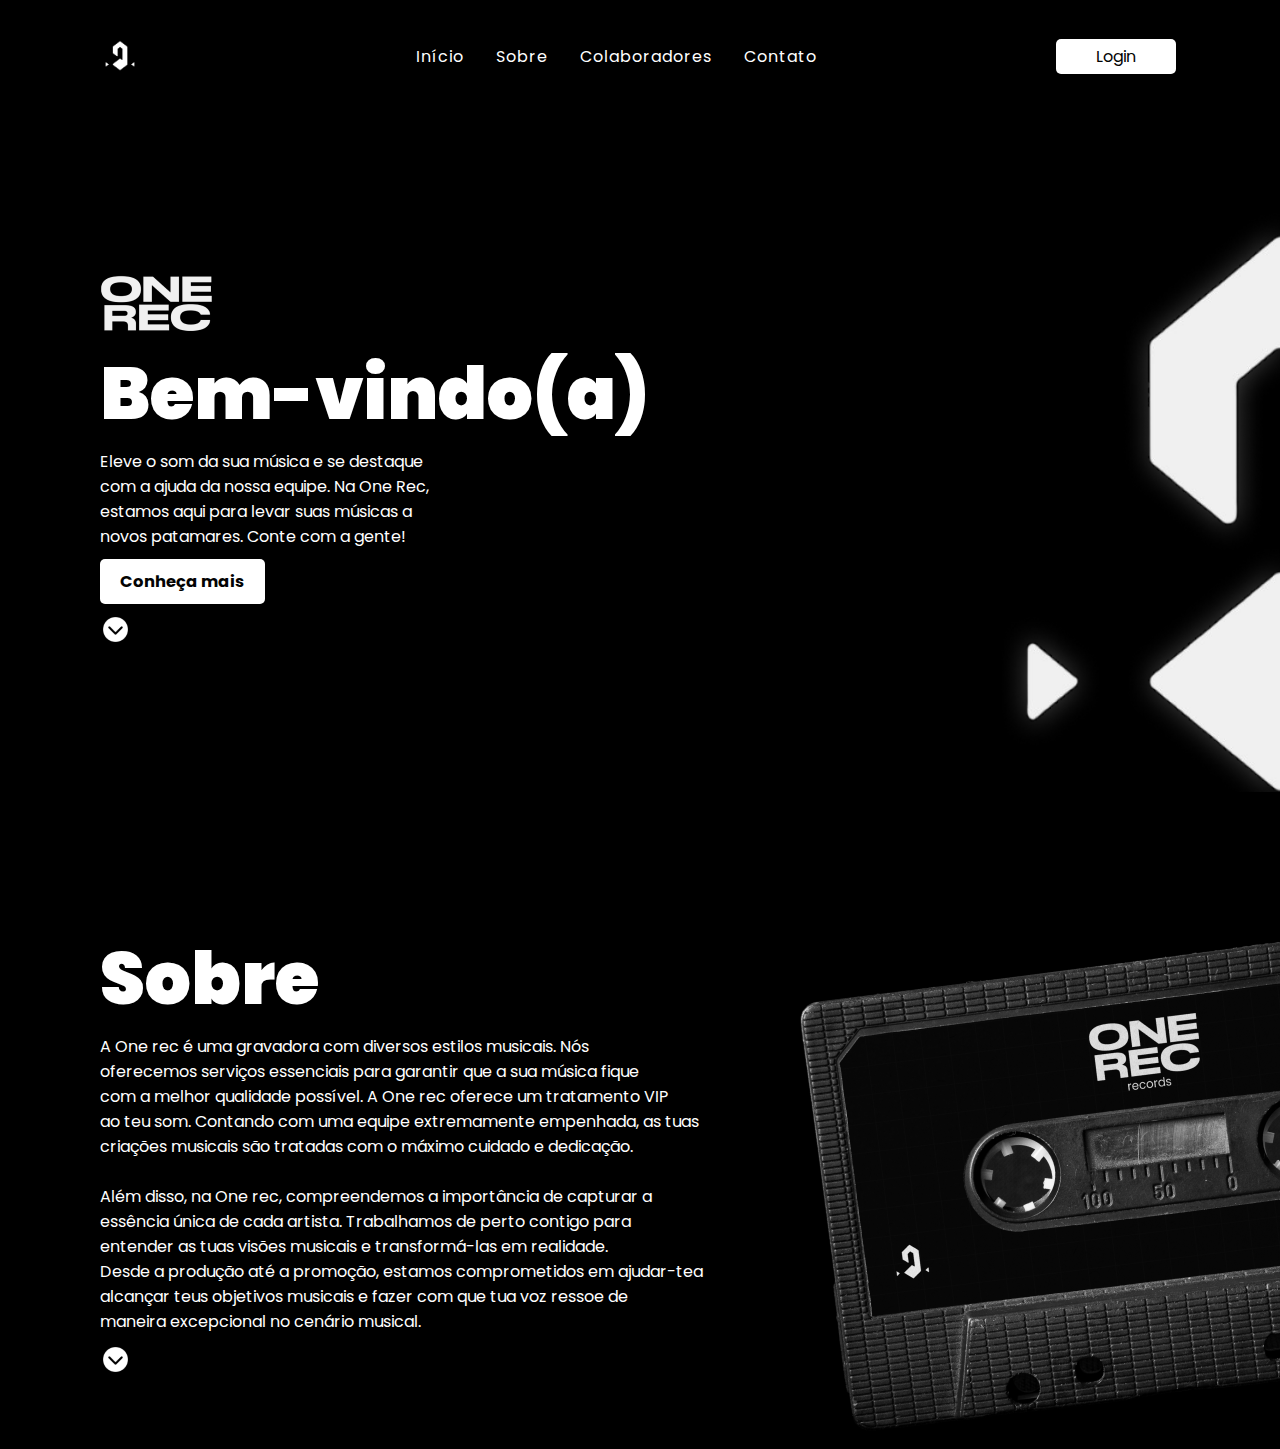
==== html/home.html @ 64d990ad "Segunda Backup" ====
<!DOCTYPE html>
<html lang="en">
  <head>
    <meta charset="UTF-8" />
    <meta name="viewport" content="width=device-width, initial-scale=1.0" />
    <title>Document</title>
    <link rel="stylesheet" href="../css/home.css" />
  </head>
  <body>
    <!-- MENU -->
    <header>
      <nav>
        <img class="logo" src="../img/LOGO ONE BRANCO.webp" alt="" />
        <div class="mobile-menu">
          <div class="line1"></div>
          <div class="line2"></div>
          <div class="line3"></div>
        </div>
        <ul class="nav-list">
          <li class="link-site"><a href="#">Início</a></li>
          <li class="link-site"><a href="#">Sobre</a></li>
          <li class="link-site"><a href="#">Colaboradores</a></li>
          <li class="link-site"><a href="#">Contato</a></li>
          <div class="button-menu"><a href="../html/login.html">Login</a></div>
        </ul>
        <div class="button-desktop"><a href="../html/login.html">Login</a></div>
      </nav>
    </header>
    <!-- Fim Menu -->
    <section id="home">
      <div id="texts">
        <div class="text-inicio">
          <img class="logoone" src="../img/logo2.png" alt="" />
          <h1>Bem-vindo(a)</h1>
          <p>
            Eleve o som da sua música e se destaque <br />
            com a ajuda da nossa equipe. Na One Rec, <br />
            estamos aqui para levar suas músicas a <br />
            novos patamares. Conte com a gente!
          </p>
          <div class="conheca">
            <a href=""><h3>Conheça mais</h3></a>
          </div>
          <a href="#sobre"
            ><img class="downbutton" src="../img/Down Button.png" alt=""
          /></a>
        </div>
        <img
          class="logocortada"
          src="../img/logocortada.png"
          align="right"
          alt=""
        />
      </div>
    </section>

    <!-- Sobre -->
    <section id="sobre">
      <div id="texts">
        <div class="text-sobre">
          <h1>Sobre</h1>
          <p>
            A One rec é uma gravadora com diversos estilos musicais. Nós <br>
            oferecemos serviços essenciais para garantir que a sua música fique <br>
            com a melhor qualidade possível. A One rec oferece um tratamento VIP <br>
            ao teu som. Contando com uma equipe extremamente empenhada, as tuas <br>
            criações musicais são tratadas com o máximo cuidado e dedicação. <br><br>
            Além disso, na One rec, compreendemos a importância de capturar a <br>
            essência única de cada artista. Trabalhamos de perto contigo para <br>
            entender as tuas visões musicais e transformá-las em realidade. <br>
            Desde a produção até a promoção, estamos comprometidos em ajudar-tea <br>
            alcançar teus objetivos musicais e fazer com que tua voz ressoe de <br>
            maneira excepcional no cenário musical.
          </p>
          <a href="#"
            ><img class="downbutton" src="../img/Down Button.png" alt=""
          /></a>
        </div>
        <img
          class="cassetecortada"
          src="../img/caasete copiar 1.png"
          align="right"
          alt=""
        />
      </div>
    </section>
    <script src="../js/mobile-navbar.js"></script>
  </body>
</html>
---- css/home.css ----
@import url("https://fonts.googleapis.com/css2?family=Poppins&display=swap");
@import url('https://fonts.googleapis.com/css2?family=Poppins:wght@900&display=swap');

* {
    font-family: 'Poppins', sans-serif;
    margin: 0 ;
}

body {
    background-color: black;
}

.nav-list .link-site a {
    color: #fff;
    text-decoration: none;
    transition: 0.3s;
    -webkit-transition: 0.3s;
    -moz-transition: 0.3s;
    -ms-transition: 0.3s;
    -o-transition: 0.3s;
}


a:hover {
    opacity: 0.7;
}

.logo {
    height: 2em;
}

nav {
    position: relative;
    padding-top: 20px;
    display: flex;
    justify-content: space-around;
    align-items: center;
    font-family: system-ui, -apple-system, Helvetica, Arial, sans-serif;
    height: 8vh;
    background-color: rgba(0, 0, 0, 0);
}


.nav-list {
    list-style: none;
    display: flex;
}

.nav-list .link-site {
    letter-spacing: 1px;
    margin-left: 32px;
}


.mobile-menu {
    display: none;
    cursor: pointer;
}

.mobile-menu div {
    width: 32px;
    height: 2px;
    background: #fff;
    margin: 8px;
    transition: 0.3s;
}

@media (min-width: 999px) {
    .button-menu {
        display: none;
    }
}

@media (max-width: 999px) {


    body {
        overflow-x: hidden;
    }

    .button-desktop {
        display: none;
    }



    .nav-list {
        position: absolute;
        top: 8vh;
        right: 0;
        width: 50vw;
        height: 92vh;
        background: #000000;
        flex-direction: column;
        align-items: center;
        justify-content: space-around;
        transform: translateX(100%);
        transition: transform 0.3s ease-in;
        -webkit-transform: translateX(100%);
        -moz-transform: translateX(100%);
        -ms-transform: translateX(100%);
        -o-transform: translateX(100%);
        -webkit-transition: transform 0.3s ease-in;
        -moz-transition: transform 0.3s ease-in;
        -ms-transition: transform 0.3s ease-in;
        -o-transition: transform 0.3s ease-in;
    }

    .nav-list li {
        margin-left: 0;
        opacity: 0;
    }

    .mobile-menu {
        display: block;
    }
}

.nav-list.active {
    transform: translateX(0);
    -webkit-transform: translateX(0);
    -moz-transform: translateX(0);
    -ms-transform: translateX(0);
    -o-transform: translateX(0);
}

@keyframes navLinkFade {
    from {
        opacity: 0;
        transform: translateX(50px);
        -webkit-transform: translateX(50px);
        -moz-transform: translateX(50px);
        -ms-transform: translateX(50px);
        -o-transform: translateX(50px);
    }

    to {
        opacity: 1;
        transform: translateX(0);
        -webkit-transform: translateX(0);
        -moz-transform: translateX(0);
        -ms-transform: translateX(0);
        -o-transform: translateX(0);
    }
}

.mobile-menu.active .line1 {
    transform: rotate(-45deg) translate(-8px, 8px);
    -webkit-transform: rotate(-45deg) translate(-8px, 8px);
    -moz-transform: rotate(-45deg) translate(-8px, 8px);
    -ms-transform: rotate(-45deg) translate(-8px, 8px);
    -o-transform: rotate(-45deg) translate(-8px, 8px);
}

.mobile-menu.active .line2 {
    opacity: 0;
}

.mobile-menu.active .line3 {
    transform: rotate(45deg) translate(-5px, -7px);
    -webkit-transform: rotate(45deg) translate(-5px, -7px);
    -moz-transform: rotate(45deg) translate(-5px, -7px);
    -ms-transform: rotate(45deg) translate(-5px, -7px);
    -o-transform: rotate(45deg) translate(-5px, -7px);
}

p {
    color: #fff;
}

.button-desktop a {
    color: rgb(3, 3, 3);
    margin-left: 30px;
    padding-top: 5px;
    padding-bottom: 5px;
    padding-left: 40px;
    padding-right: 40px;
    text-align: center;
    text-decoration: none;
    display: inline-block;
    font-size: 16px;
    background-color: white;
    border-radius: 5px;
    -webkit-border-radius: 5px;
    -moz-border-radius: 5px;
    -ms-border-radius: 5px;
    -o-border-radius: 5px;
}


.button-menu a {
    color: rgb(3, 3, 3);
    margin-left: 30px;
    padding-top: 5px;
    padding-bottom: 5px;
    padding-left: 40px;
    padding-right: 40px;
    text-align: center;
    text-decoration: none;
    display: inline-block;
    font-size: 16px;
    background-color: white;
    border-radius: 5px;
    -webkit-border-radius: 5px;
    -moz-border-radius: 5px;
    -ms-border-radius: 5px;
    -o-border-radius: 5px;
}

#texts {
    margin-top: 100px;
    margin-left: 100px;
}


/*------------Início------------*/
#home{
    margin-bottom: 65%;
}

#home.logoone {
    padding: 0;
}

#home .text-inicio {
    margin-top: 80px;
    position: absolute;
}

#home p {
    margin: 0;
}

#home .conheca a {
    font-weight: 200;
    color: rgb(3, 3, 3);
    margin-top: 10px;
    padding: 10px 10px 10px 10px;
    text-align: center;
    text-decoration: none;
    display: inline-block;
    font-size: 14px;
    background-color: white;
    border-radius: 5px;
    -webkit-border-radius: 5px;
    -moz-border-radius: 5px;
    -ms-border-radius: 5px;
    -o-border-radius: 5px;
}

h3{
    margin: 0px 10px 0 10px;
}

h1 {
    margin: 0;
    font-size: 73px;
    font-weight: 900;
    color: white;
}

#home .logocortada {
    margin: 0;
    width: 290px;
    height: 600px;
}

.downbutton{
    margin-top: 10px;
}

/* ------ Sobre ------- */

#sobre .text-sobre {
    position: absolute;
}
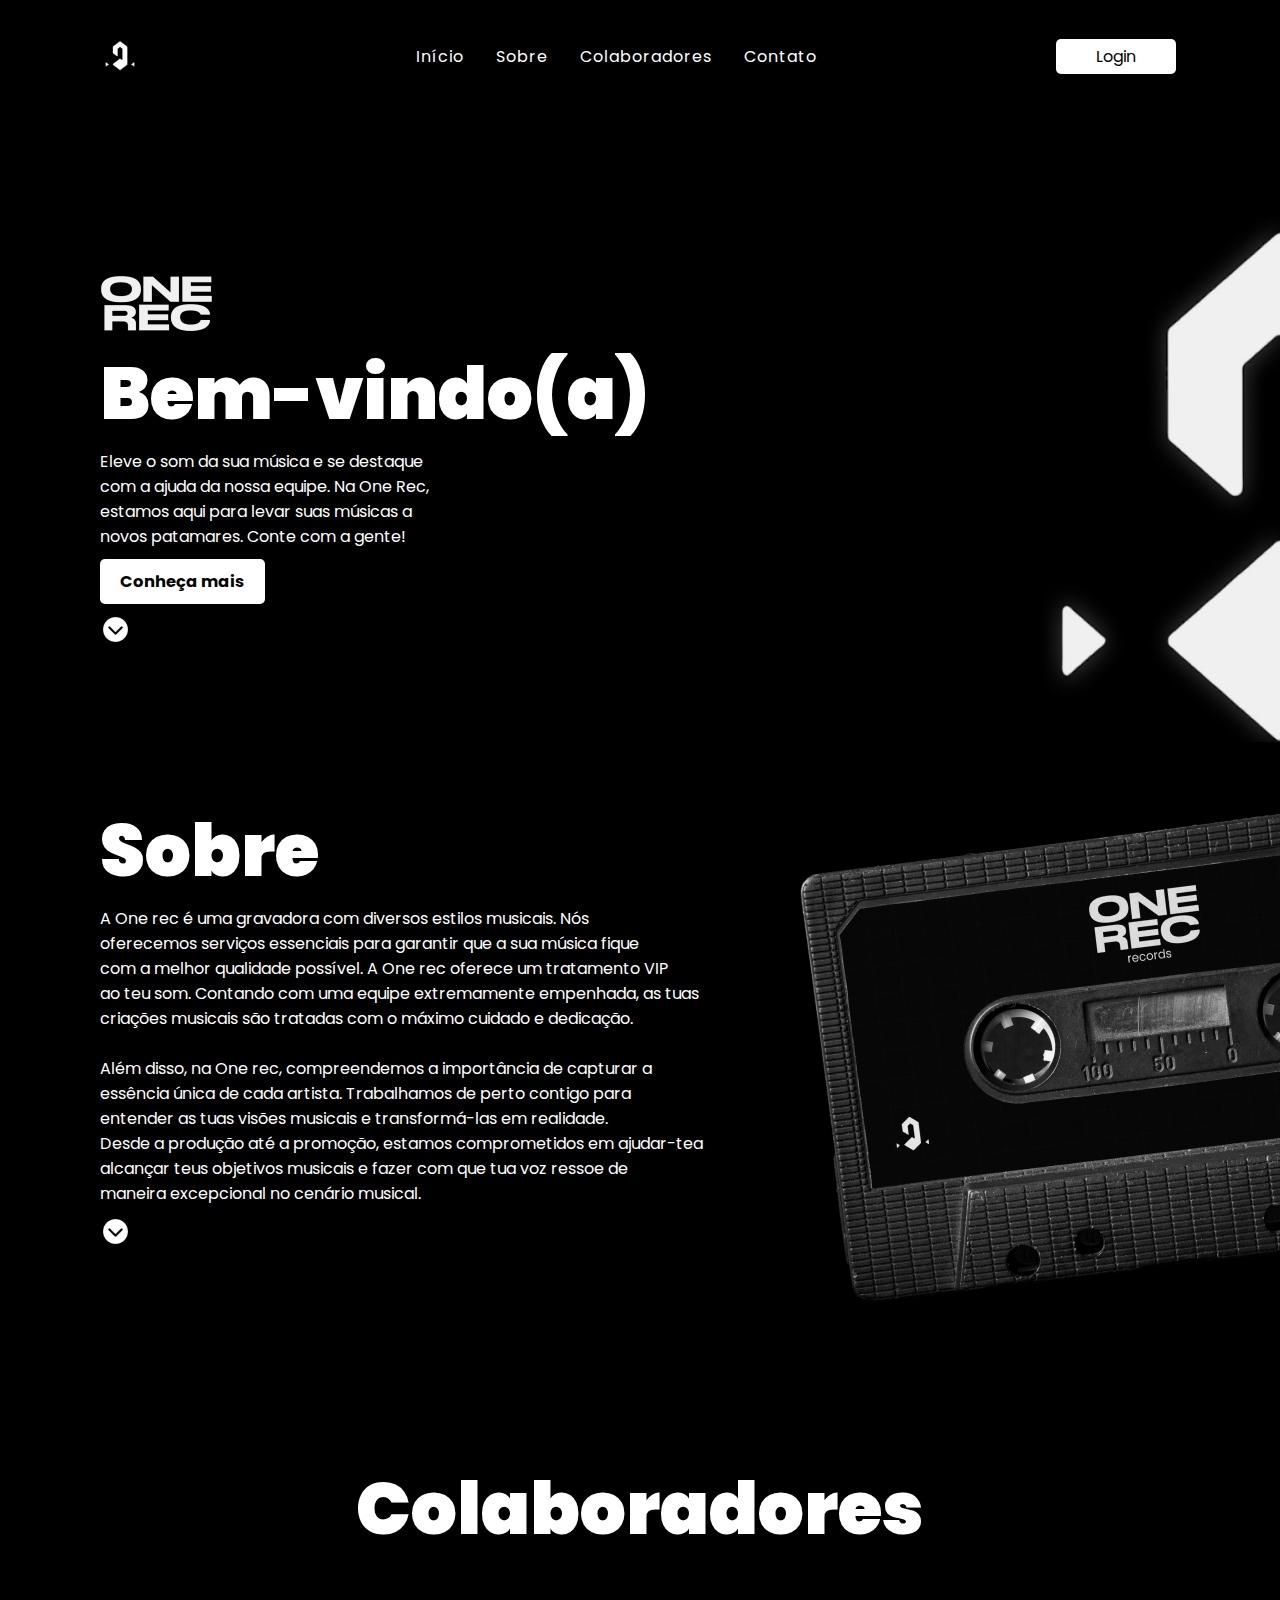
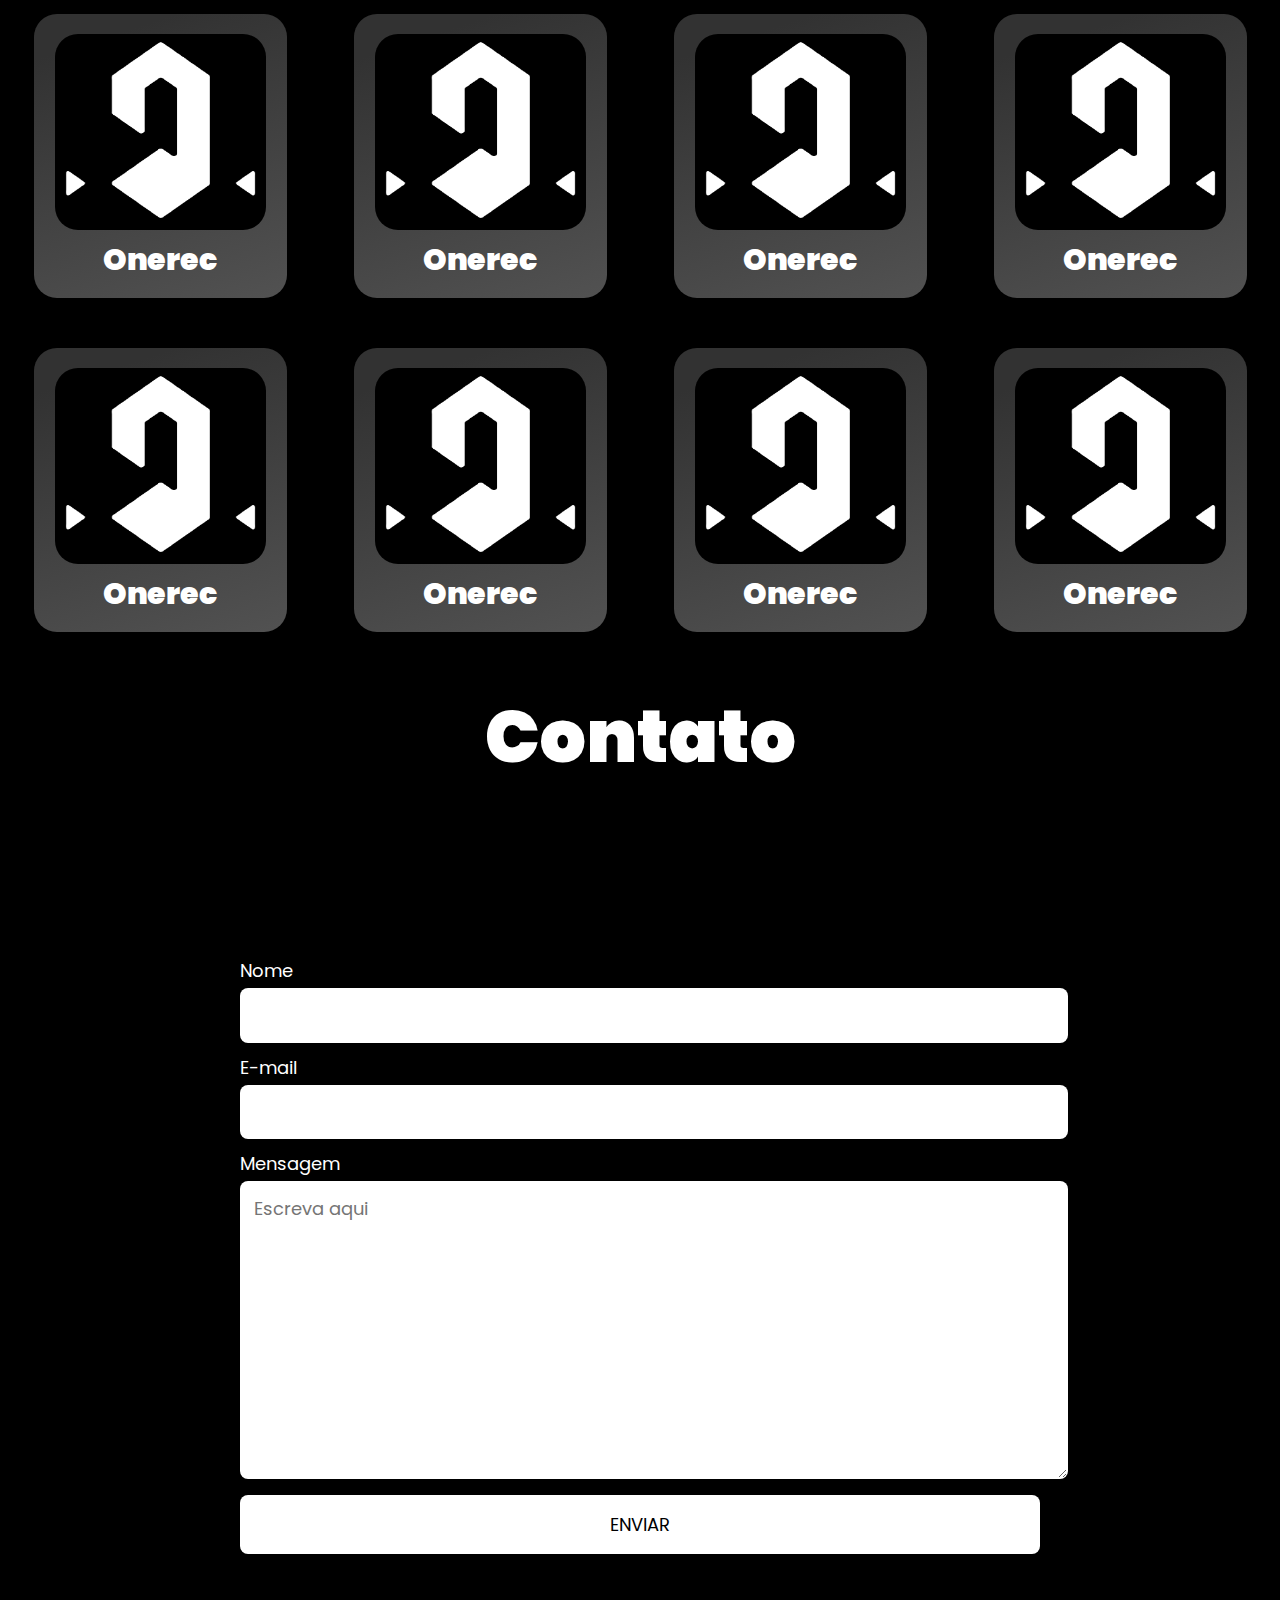
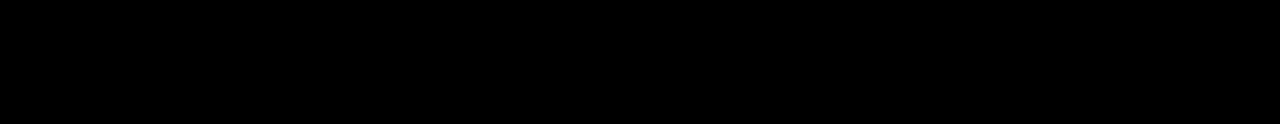
==== commit f38b6fe1: "Terceiro commit" ====
--- a/html/home.html
+++ b/html/home.html
@@ -28,7 +28,13 @@
     </header>
     <!-- Fim Menu -->
     <section id="home">
-      <div id="texts">
+      <div id="texts-home">
+        <img
+          class="logocortada"
+          src="../img/logocortada.png"
+          align="right"
+          alt=""
+        />
         <div class="text-inicio">
           <img class="logoone" src="../img/logo2.png" alt="" />
           <h1>Bem-vindo(a)</h1>
@@ -45,43 +51,118 @@
             ><img class="downbutton" src="../img/Down Button.png" alt=""
           /></a>
         </div>
-        <img
-          class="logocortada"
-          src="../img/logocortada.png"
-          align="right"
-          alt=""
-        />
       </div>
     </section>
 
     <!-- Sobre -->
     <section id="sobre">
-      <div id="texts">
-        <div class="text-sobre">
+      <div id="texts-sobre">
+        <img
+          class="cassetecortada"
+          src="../img/caasete copiar 1.png"
+          align="right"
+          alt=""
+        />
+        <div id="texts">
           <h1>Sobre</h1>
           <p>
-            A One rec é uma gravadora com diversos estilos musicais. Nós <br>
-            oferecemos serviços essenciais para garantir que a sua música fique <br>
-            com a melhor qualidade possível. A One rec oferece um tratamento VIP <br>
-            ao teu som. Contando com uma equipe extremamente empenhada, as tuas <br>
-            criações musicais são tratadas com o máximo cuidado e dedicação. <br><br>
-            Além disso, na One rec, compreendemos a importância de capturar a <br>
-            essência única de cada artista. Trabalhamos de perto contigo para <br>
-            entender as tuas visões musicais e transformá-las em realidade. <br>
-            Desde a produção até a promoção, estamos comprometidos em ajudar-tea <br>
-            alcançar teus objetivos musicais e fazer com que tua voz ressoe de <br>
+            A One rec é uma gravadora com diversos estilos musicais. Nós <br />
+            oferecemos serviços essenciais para garantir que a sua música fique
+            <br />
+            com a melhor qualidade possível. A One rec oferece um tratamento VIP
+            <br />
+            ao teu som. Contando com uma equipe extremamente empenhada, as tuas
+            <br />
+            criações musicais são tratadas com o máximo cuidado e dedicação.
+            <br /><br />
+            Além disso, na One rec, compreendemos a importância de capturar a
+            <br />
+            essência única de cada artista. Trabalhamos de perto contigo para
+            <br />
+            entender as tuas visões musicais e transformá-las em realidade.
+            <br />
+            Desde a produção até a promoção, estamos comprometidos em ajudar-tea
+            <br />
+            alcançar teus objetivos musicais e fazer com que tua voz ressoe de
+            <br />
             maneira excepcional no cenário musical.
           </p>
           <a href="#"
             ><img class="downbutton" src="../img/Down Button.png" alt=""
           /></a>
         </div>
-        <img
-          class="cassetecortada"
-          src="../img/caasete copiar 1.png"
-          align="right"
-          alt=""
-        />
+      </div>
+    </section>
+
+    <section id="colaboradores">
+      <h1>Colaboradores</h1>
+      <div class="containers">
+        <div class="container1">
+          <div class="colab1">
+            <img src="../img/LOGO ONE BRANCO.webp" alt="" />
+            <h1>Onerec</h1>
+          </div>
+          <div class="colab1">
+            <img src="../img/LOGO ONE BRANCO.webp" alt="" />
+            <h1>Onerec</h1>
+          </div>
+          <div class="colab1">
+            <img src="../img/LOGO ONE BRANCO.webp" alt="" />
+            <h1>Onerec</h1>
+          </div>
+          <div class="colab1">
+            <img src="../img/LOGO ONE BRANCO.webp" alt="" />
+            <h1>Onerec</h1>
+          </div>
+        </div>
+        <div class="container2">
+          <div class="colab1">
+            <img src="../img/LOGO ONE BRANCO.webp" alt="" />
+            <h1>Onerec</h1>
+          </div>
+          <div class="colab1">
+            <img src="../img/LOGO ONE BRANCO.webp" alt="" />
+            <h1>Onerec</h1>
+          </div>
+          <div class="colab1">
+            <img src="../img/LOGO ONE BRANCO.webp" alt="" />
+            <h1>Onerec</h1>
+          </div>
+          <div class="colab1">
+            <img src="../img/LOGO ONE BRANCO.webp" alt="" />
+            <h1>Onerec</h1>
+          </div>
+        </div>
+      </div>
+    </section>
+
+    <section id="contato">
+      <h1>Contato</h1>
+      <div class="formglobal">
+        <form
+          action="https://formsubmit.co/your@email.com"
+          method="POST"
+          class="form"
+        >
+          <label for="name">Nome</label>
+          <input type="text" name="name" id="name" required />
+          <label for="email">E-mail</label>
+          <input type="email" name="email" id="email" required />
+          <label for="message">Mensagem</label>
+          <textarea
+            name="message"
+            placeholder="Escreva aqui"
+            id="message"
+            cols="30"
+            rows="10"
+          ></textarea>
+          <input
+            type="hidden"
+            name="_next"
+            value="https://127.0.0.1:5500/obrigado.html"
+          />
+          <button type="submit">Enviar</button>
+        </form>
       </div>
     </section>
     <script src="../js/mobile-navbar.js"></script>
--- a/css/home.css
+++ b/css/home.css
@@ -207,15 +207,20 @@
     -o-border-radius: 5px;
 }
 
-#texts {
+#texts-home {
     margin-top: 100px;
     margin-left: 100px;
 }
 
+#texts-sobre {
+    margin-top: 80px;
+    margin-left: 100px;
+}
+
 
 /*------------Início------------*/
 #home{
-    margin-bottom: 65%;
+    margin-bottom: 55%;
 }
 
 #home.logoone {
@@ -261,16 +266,146 @@
 
 #home .logocortada {
     margin: 0;
-    width: 290px;
-    height: 600px;
+    width: 250px;
+    height: 550px;
 }
 
 .downbutton{
     margin-top: 10px;
 }
 
-/* ------ Sobre ------- */
-
-#sobre .text-sobre {
-    position: absolute;
+/* --------Colaboradores------- */
+#colaboradores {
+    margin-top: 200px;
+}
+
+#colaboradores h1{
+    text-align: center;
+}
+
+.container1{
+    margin-bottom: 50px;
+    margin-top: 50px;
+}
+
+.container1, .container2 {
+    display: flex;
+    justify-content: space-around;
+    text-align: center;
+}
+
+.container1 h1,
+.container2 h1 {
+    font-size: 30px;
+}
+
+.colab1 img{
+    margin-top: 20px;
+    width: 211px;
+    height: 196px;
+    border-radius: 23px;
+    background: rgb(0, 0, 0) 50% / cover no-repeat;
+
+}
+.colab1{
+    width: 253px;
+    height: 284px;
+    border-radius: 23px;
+    background: linear-gradient(162deg, #323232 12.52%, #323232 12.53%, #515151 98.02%);
+}
+
+
+#contato h1 {
+    margin-top: 50px;
+    text-align: center;
+}
+
+.formglobal{
+    min-height: 100vh;
+    display: flex;
+    align-items: center;
+    justify-content: center;
+    flex-direction: column;
+    padding: 1rem 0rem 1rem 0rem;
+}
+
+.form{
+    width: 100%;
+    max-width: 50rem;
+    font-size: 1.125rem;
+}
+
+.form label,
+.form input,
+.form textarea,
+.form button{
+    display: block;
+    width: 100%;
+
+}
+
+.form label{
+    color: #fff;
+    line-height: 1;
+    margin-bottom: 0.5rem;
+}
+
+.form input,
+.form textarea{
+    font: inherit;
+    padding: 0.8rem;
+    margin-bottom: 1rem;
+    border: 1px solid transparent;
+    border-radius: 8px;
+    -webkit-border-radius: 8px;
+    -moz-border-radius: 8px;
+    -ms-border-radius: 8px;
+    -o-border-radius: 8px;
+    transition: border-color, box-shadow 0.2s;
+    -webkit-transition: border-color, box-shadow 0.2s;
+    -moz-transition: border-color, box-shadow 0.2s;
+    -ms-transition: border-color, box-shadow 0.2s;
+    -o-transition: border-color, box-shadow 0.2s;
+}
+
+.form textarea{
+    min-height: 13rem;
+    resize: vertical;
+}
+
+.form input:hover,
+.form input:focus,
+.form textarea:hover,
+.form textarea:focus{
+    outline: none;
+    border-color: rgb(163, 163, 163);
+    box-shadow: 0 0 0 3px #ffffff;
+}
+
+.form button{
+    display: block;
+    padding: 1rem;
+    background: #ffffff;
+    color: #000000;
+    font: inherit;
+    text-transform: uppercase;
+    border: none;
+    border-radius: 8px;
+    -webkit-border-radius: 8px;
+    -moz-border-radius: 8px;
+    -ms-border-radius: 8px;
+    -o-border-radius: 8px;
+    cursor: pointer;
+    transition: 0.2s;
+    -webkit-transition: 0.2s;
+    -moz-transition: 0.2s;
+    -ms-transition: 0.2s;
+    -o-transition: 0.2s;
+}
+
+.form button:hover,
+.form button:focus{
+    outline: none;
+    background: #535353;
+    color: #fff;
 }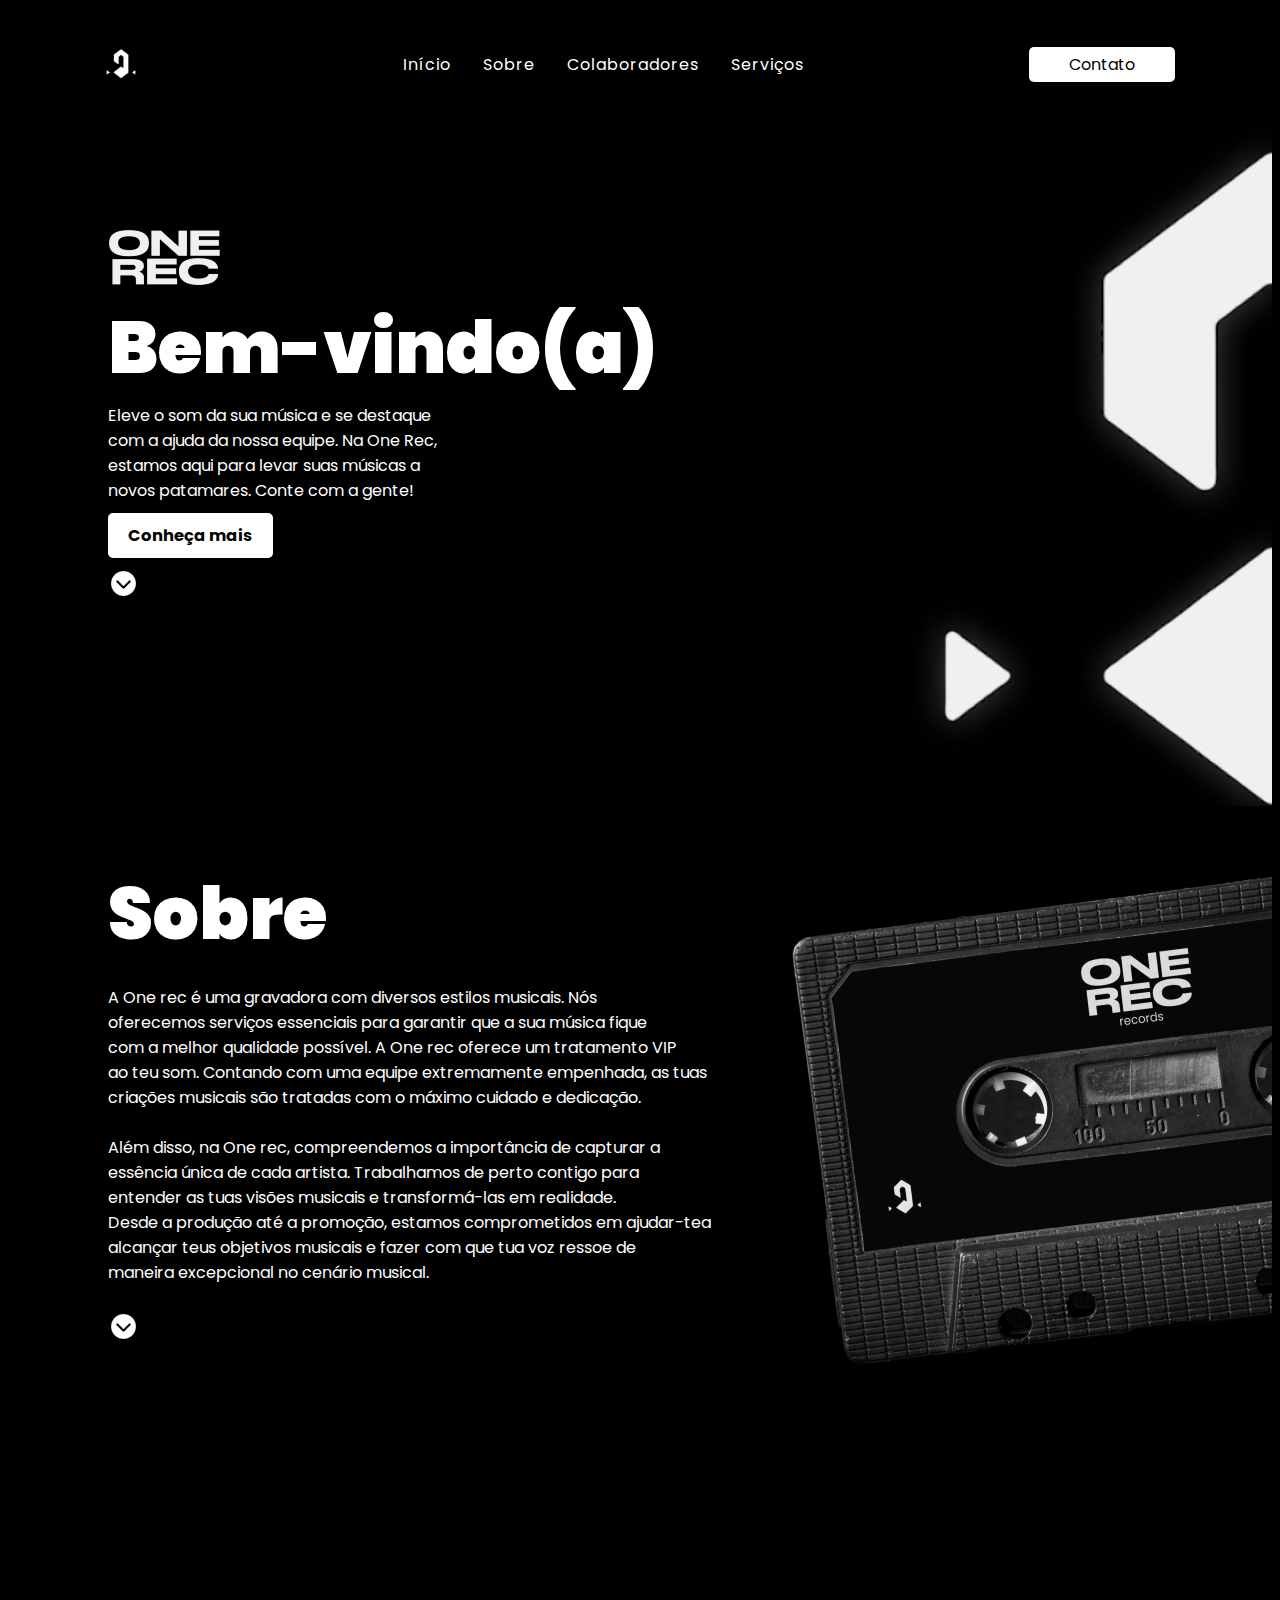
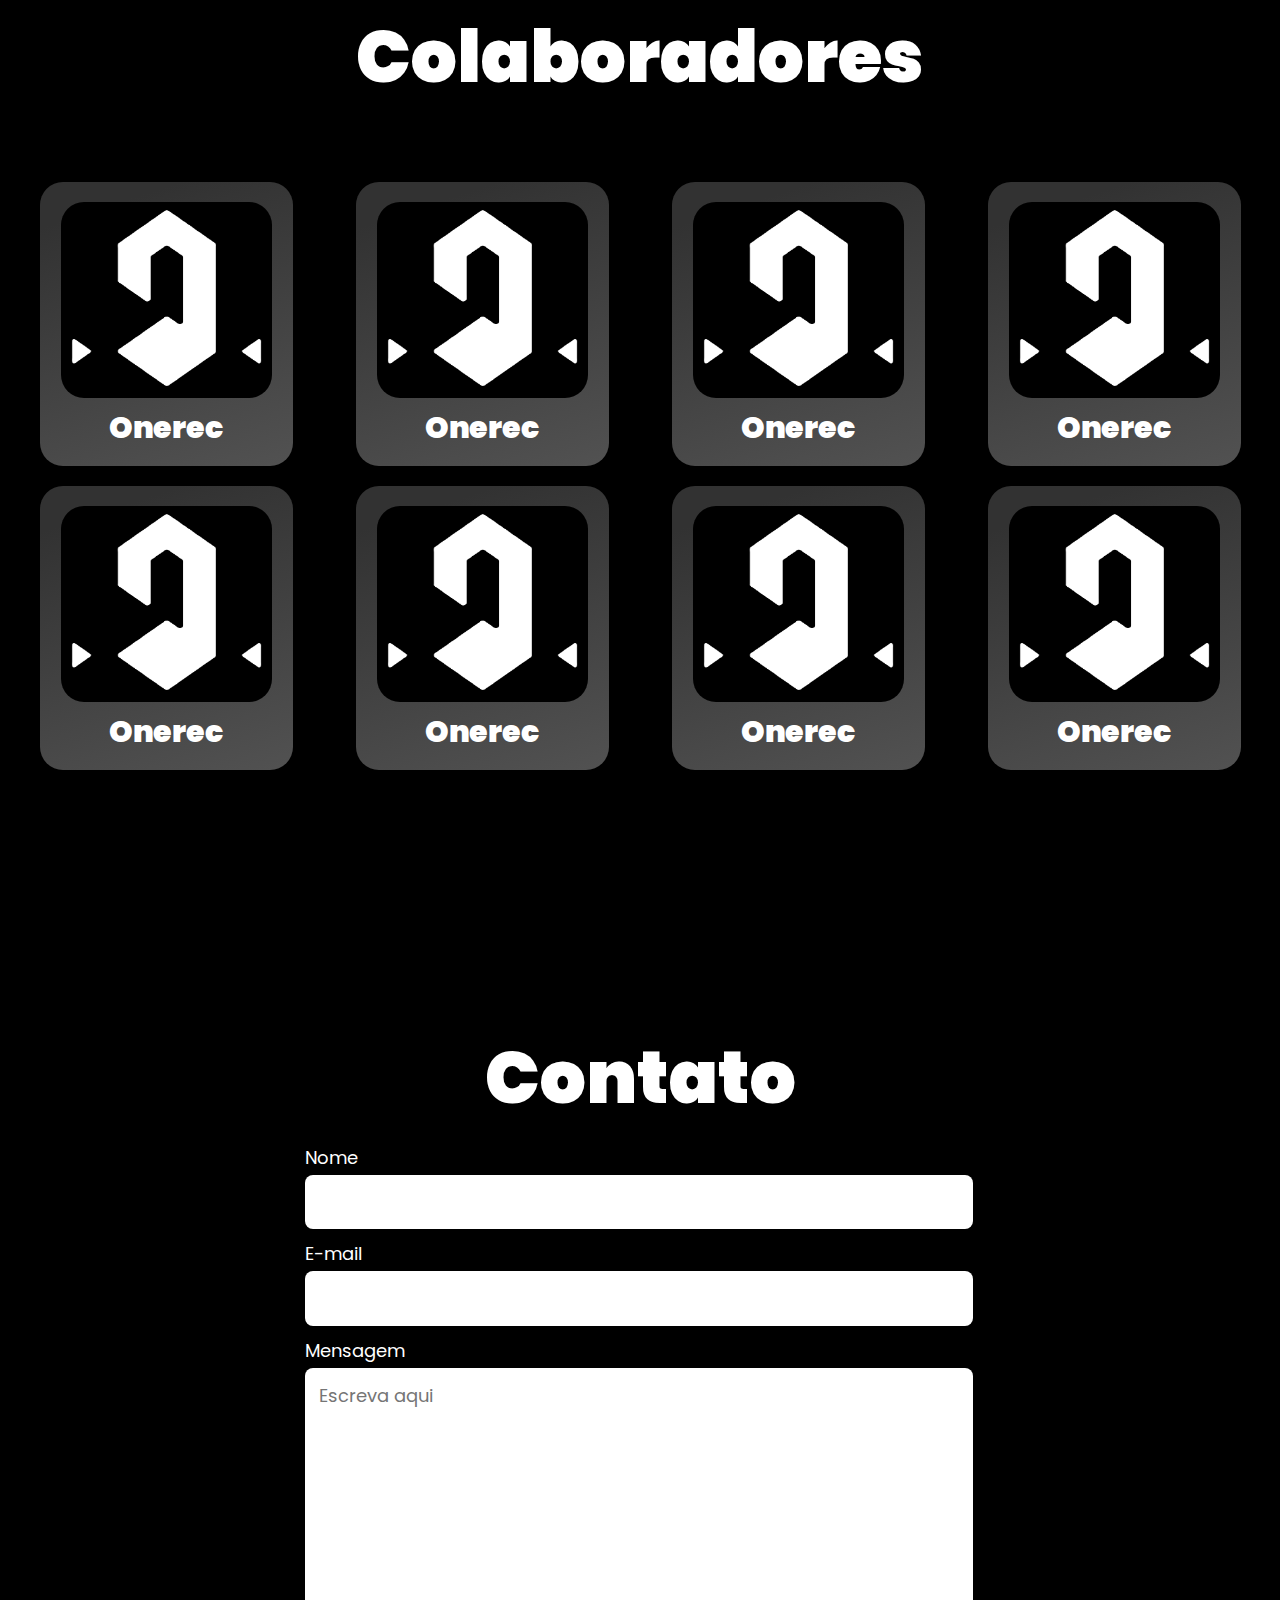
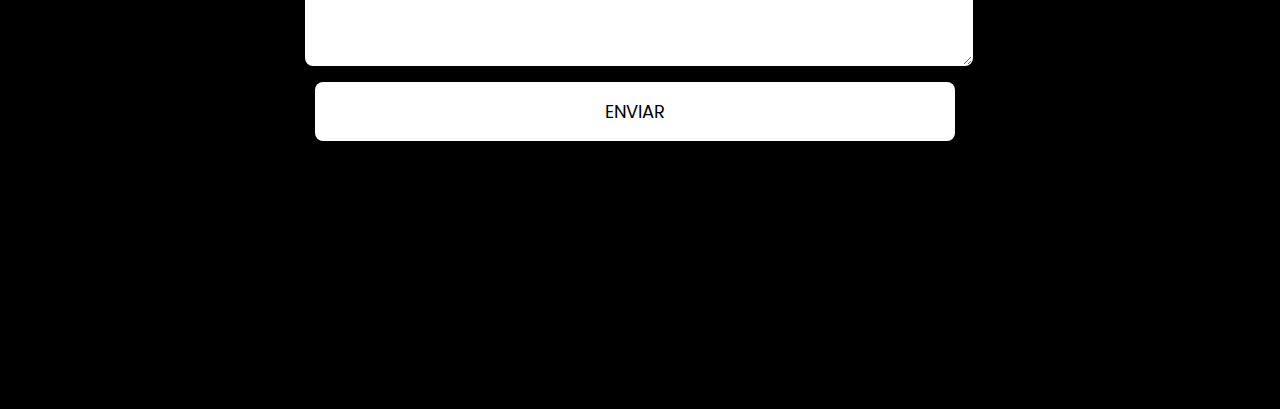
==== commit f0d8edbf: "Quarto Commit" ====
--- a/html/home.html
+++ b/html/home.html
@@ -2,7 +2,7 @@
 <html lang="en">
   <head>
     <meta charset="UTF-8" />
-    <meta name="viewport" content="width=device-width, initial-scale=1.0" />
+    <meta name="viewport" content="width=device-width, initial-scale=1, minimum-scale=1">
     <title>Document</title>
     <link rel="stylesheet" href="../css/home.css" />
   </head>
@@ -20,21 +20,21 @@
           <li class="link-site"><a href="#">Início</a></li>
           <li class="link-site"><a href="#">Sobre</a></li>
           <li class="link-site"><a href="#">Colaboradores</a></li>
-          <li class="link-site"><a href="#">Contato</a></li>
-          <div class="button-menu"><a href="../html/login.html">Login</a></div>
+          <li class="link-site"><a href="#">Serviços</a></li>
+          <div class="button-menu"><a href="#contato">Contato</a></div>
         </ul>
-        <div class="button-desktop"><a href="../html/login.html">Login</a></div>
+        <div class="button-desktop"><a href="#contato">Contato</a></div>
       </nav>
     </header>
-    <!-- Fim Menu -->
-    <section id="home">
-      <div id="texts-home">
-        <img
+      <img
           class="logocortada"
           src="../img/logocortada.png"
           align="right"
           alt=""
         />
+    <!-- Fim Menu -->
+    <section id="home">
+      <div id="texts-home">
         <div class="text-inicio">
           <img class="logoone" src="../img/logo2.png" alt="" />
           <h1>Bem-vindo(a)</h1>
@@ -65,7 +65,7 @@
         />
         <div id="texts">
           <h1>Sobre</h1>
-          <p>
+          <p class="sobre-texto">
             A One rec é uma gravadora com diversos estilos musicais. Nós <br />
             oferecemos serviços essenciais para garantir que a sua música fique
             <br />
@@ -140,7 +140,7 @@
       <h1>Contato</h1>
       <div class="formglobal">
         <form
-          action="https://formsubmit.co/your@email.com"
+          action="https://formsubmit.co/onerecstudios01@gmail.com"
           method="POST"
           class="form"
         >
--- a/css/home.css
+++ b/css/home.css
@@ -3,7 +3,15 @@
 
 * {
     font-family: 'Poppins', sans-serif;
-    margin: 0 ;
+}
+
+.logocortada {
+    z-index: 1;
+}
+
+section {
+    margin-top: 10%;
+    margin-bottom: 20%;
 }
 
 body {
@@ -65,171 +73,25 @@
     transition: 0.3s;
 }
 
-@media (min-width: 999px) {
-    .button-menu {
-        display: none;
-    }
-}
-
-@media (max-width: 999px) {
-
-
-    body {
-        overflow-x: hidden;
-    }
-
-    .button-desktop {
-        display: none;
-    }
-
-
-
-    .nav-list {
-        position: absolute;
-        top: 8vh;
-        right: 0;
-        width: 50vw;
-        height: 92vh;
-        background: #000000;
-        flex-direction: column;
-        align-items: center;
-        justify-content: space-around;
-        transform: translateX(100%);
-        transition: transform 0.3s ease-in;
-        -webkit-transform: translateX(100%);
-        -moz-transform: translateX(100%);
-        -ms-transform: translateX(100%);
-        -o-transform: translateX(100%);
-        -webkit-transition: transform 0.3s ease-in;
-        -moz-transition: transform 0.3s ease-in;
-        -ms-transition: transform 0.3s ease-in;
-        -o-transition: transform 0.3s ease-in;
-    }
-
-    .nav-list li {
-        margin-left: 0;
-        opacity: 0;
-    }
-
-    .mobile-menu {
-        display: block;
-    }
-}
-
-.nav-list.active {
-    transform: translateX(0);
-    -webkit-transform: translateX(0);
-    -moz-transform: translateX(0);
-    -ms-transform: translateX(0);
-    -o-transform: translateX(0);
-}
-
-@keyframes navLinkFade {
-    from {
-        opacity: 0;
-        transform: translateX(50px);
-        -webkit-transform: translateX(50px);
-        -moz-transform: translateX(50px);
-        -ms-transform: translateX(50px);
-        -o-transform: translateX(50px);
-    }
-
-    to {
-        opacity: 1;
-        transform: translateX(0);
-        -webkit-transform: translateX(0);
-        -moz-transform: translateX(0);
-        -ms-transform: translateX(0);
-        -o-transform: translateX(0);
-    }
-}
-
-.mobile-menu.active .line1 {
-    transform: rotate(-45deg) translate(-8px, 8px);
-    -webkit-transform: rotate(-45deg) translate(-8px, 8px);
-    -moz-transform: rotate(-45deg) translate(-8px, 8px);
-    -ms-transform: rotate(-45deg) translate(-8px, 8px);
-    -o-transform: rotate(-45deg) translate(-8px, 8px);
-}
-
-.mobile-menu.active .line2 {
-    opacity: 0;
-}
-
-.mobile-menu.active .line3 {
-    transform: rotate(45deg) translate(-5px, -7px);
-    -webkit-transform: rotate(45deg) translate(-5px, -7px);
-    -moz-transform: rotate(45deg) translate(-5px, -7px);
-    -ms-transform: rotate(45deg) translate(-5px, -7px);
-    -o-transform: rotate(45deg) translate(-5px, -7px);
-}
-
-p {
-    color: #fff;
-}
-
-.button-desktop a {
-    color: rgb(3, 3, 3);
-    margin-left: 30px;
-    padding-top: 5px;
-    padding-bottom: 5px;
-    padding-left: 40px;
-    padding-right: 40px;
-    text-align: center;
-    text-decoration: none;
-    display: inline-block;
-    font-size: 16px;
-    background-color: white;
-    border-radius: 5px;
-    -webkit-border-radius: 5px;
-    -moz-border-radius: 5px;
-    -ms-border-radius: 5px;
-    -o-border-radius: 5px;
-}
-
-
-.button-menu a {
-    color: rgb(3, 3, 3);
-    margin-left: 30px;
-    padding-top: 5px;
-    padding-bottom: 5px;
-    padding-left: 40px;
-    padding-right: 40px;
-    text-align: center;
-    text-decoration: none;
-    display: inline-block;
-    font-size: 16px;
-    background-color: white;
-    border-radius: 5px;
-    -webkit-border-radius: 5px;
-    -moz-border-radius: 5px;
-    -ms-border-radius: 5px;
-    -o-border-radius: 5px;
-}
-
-#texts-home {
+#texts-home,
+#texts-sobre {
     margin-top: 100px;
     margin-left: 100px;
 }
 
-#texts-sobre {
-    margin-top: 80px;
-    margin-left: 100px;
-}
-
 
 /*------------Início------------*/
-#home{
-    margin-bottom: 55%;
-}
+/* #home{
+    margin-bottom: 20%;
+} */
 
 #home.logoone {
     padding: 0;
 }
 
 #home .text-inicio {
-    margin-top: 80px;
-    position: absolute;
+    /* margin-top: 80px; */
+    position: relative;
 }
 
 #home p {
@@ -253,7 +115,7 @@
     -o-border-radius: 5px;
 }
 
-h3{
+h3 {
     margin: 0px 10px 0 10px;
 }
 
@@ -270,28 +132,34 @@
     height: 550px;
 }
 
-.downbutton{
+.downbutton {
     margin-top: 10px;
 }
 
 /* --------Colaboradores------- */
-#colaboradores {
+/* #colaboradores {
     margin-top: 200px;
-}
-
-#colaboradores h1{
-    text-align: center;
-}
-
-.container1{
-    margin-bottom: 50px;
+} */
+
+#colaboradores h1 {
+    text-align: center;
+}
+
+.container1 {
     margin-top: 50px;
 }
 
-.container1, .container2 {
+.container1,
+.container2 {
     display: flex;
     justify-content: space-around;
-    text-align: center;
+    flex-wrap: wrap;
+    text-align: center;
+}
+
+.container1 div,
+.container2 div {
+    margin-top: 20px;
 }
 
 .container1 h1,
@@ -299,7 +167,7 @@
     font-size: 30px;
 }
 
-.colab1 img{
+.colab1 img {
     margin-top: 20px;
     width: 211px;
     height: 196px;
@@ -307,7 +175,8 @@
     background: rgb(0, 0, 0) 50% / cover no-repeat;
 
 }
-.colab1{
+
+.colab1 {
     width: 253px;
     height: 284px;
     border-radius: 23px;
@@ -316,12 +185,11 @@
 
 
 #contato h1 {
-    margin-top: 50px;
-    text-align: center;
-}
-
-.formglobal{
-    min-height: 100vh;
+    text-align: center;
+}
+
+.formglobal {
+    min-height: 40vh;
     display: flex;
     align-items: center;
     justify-content: center;
@@ -329,29 +197,30 @@
     padding: 1rem 0rem 1rem 0rem;
 }
 
-.form{
+.form {
     width: 100%;
-    max-width: 50rem;
+    max-width: 40rem;
+    padding-right: 30px;
     font-size: 1.125rem;
 }
 
 .form label,
 .form input,
 .form textarea,
-.form button{
+.form button {
     display: block;
     width: 100%;
 
 }
 
-.form label{
+.form label {
     color: #fff;
     line-height: 1;
     margin-bottom: 0.5rem;
 }
 
 .form input,
-.form textarea{
+.form textarea {
     font: inherit;
     padding: 0.8rem;
     margin-bottom: 1rem;
@@ -368,7 +237,7 @@
     -o-transition: border-color, box-shadow 0.2s;
 }
 
-.form textarea{
+.form textarea {
     min-height: 13rem;
     resize: vertical;
 }
@@ -376,13 +245,14 @@
 .form input:hover,
 .form input:focus,
 .form textarea:hover,
-.form textarea:focus{
+.form textarea:focus {
     outline: none;
     border-color: rgb(163, 163, 163);
     box-shadow: 0 0 0 3px #ffffff;
 }
 
-.form button{
+.form button {
+    margin-left: 10px;
     display: block;
     padding: 1rem;
     background: #ffffff;
@@ -404,8 +274,206 @@
 }
 
 .form button:hover,
-.form button:focus{
+.form button:focus {
     outline: none;
     background: #535353;
     color: #fff;
+}
+
+@media (min-width: 1200px) {
+    .button-menu {
+        display: none;
+    }
+}
+
+@media (max-width: 1200px) {
+    #home p {
+        margin-left: 30px;
+        margin-right: 30px;
+    }
+
+    p {
+        margin-left: 30px;
+        margin-right: 30px;
+    }
+
+    br {
+        display: none;
+    }
+
+    h1 {
+        font-size: 50px;
+    }
+
+    body {
+        overflow-x: hidden;
+    }
+
+    #texts-home,
+    #texts-sobre {
+        margin-top: 0px;
+        margin-left: 0px;
+    }
+
+    h1,
+    p,
+    .conheca,
+    #sobre {
+        text-align: center;
+    }
+
+    .text-inicio {
+        position: absolute;
+    }
+
+    .logocortada {
+        display: none;
+    }
+
+    .cassetecortada {
+        display: none;
+    }
+
+    #texts-home img {
+        display: none;
+    }
+
+    body {
+        overflow-x: hidden;
+    }
+
+    .button-desktop {
+        display: none;
+    }
+
+    .form {
+        width: 100%;
+        max-width: 23rem;
+        padding-right: 30px;
+        font-size: 1.125rem;
+    }
+
+
+    .nav-list {
+        z-index: 1;
+        position: absolute;
+        top: 12vh;
+        right: 0vh;
+        width: 100vw;
+        height: 100vh;
+        background: #000000;
+        flex-direction: column;
+        align-items: center;
+        justify-content: space-around;
+        transform: translateX(100%);
+        transition: transform 0.3s ease-in;
+        -webkit-transform: translateX(100%);
+        -moz-transform: translateX(100%);
+        -ms-transform: translateX(100%);
+        -o-transform: translateX(100%);
+        -webkit-transition: transform 0.3s ease-in;
+        -moz-transition: transform 0.3s ease-in;
+        -ms-transition: transform 0.3s ease-in;
+        -o-transition: transform 0.3s ease-in;
+    }
+
+    .nav-list li {
+        margin-left: 0;
+        opacity: 0;
+    }
+
+    .mobile-menu {
+        display: block;
+    }
+}
+
+.nav-list.active {
+    transform: translateX(0);
+    -webkit-transform: translateX(0);
+    -moz-transform: translateX(0);
+    -ms-transform: translateX(0);
+    -o-transform: translateX(0);
+}
+
+@keyframes navLinkFade {
+    from {
+        opacity: 0;
+        transform: translateX(50px);
+        -webkit-transform: translateX(50px);
+        -moz-transform: translateX(50px);
+        -ms-transform: translateX(50px);
+        -o-transform: translateX(50px);
+    }
+
+    to {
+        opacity: 1;
+        transform: translateX(0);
+        -webkit-transform: translateX(0);
+        -moz-transform: translateX(0);
+        -ms-transform: translateX(0);
+        -o-transform: translateX(0);
+    }
+}
+
+.mobile-menu.active .line1 {
+    transform: rotate(-45deg) translate(-8px, 8px);
+    -webkit-transform: rotate(-45deg) translate(-8px, 8px);
+    -moz-transform: rotate(-45deg) translate(-8px, 8px);
+    -ms-transform: rotate(-45deg) translate(-8px, 8px);
+    -o-transform: rotate(-45deg) translate(-8px, 8px);
+}
+
+.mobile-menu.active .line2 {
+    opacity: 0;
+}
+
+.mobile-menu.active .line3 {
+    transform: rotate(45deg) translate(-5px, -7px);
+    -webkit-transform: rotate(45deg) translate(-5px, -7px);
+    -moz-transform: rotate(45deg) translate(-5px, -7px);
+    -ms-transform: rotate(45deg) translate(-5px, -7px);
+    -o-transform: rotate(45deg) translate(-5px, -7px);
+}
+
+p {
+    color: #fff;
+}
+
+.button-desktop a {
+    color: rgb(3, 3, 3);
+    margin-left: 30px;
+    padding-top: 5px;
+    padding-bottom: 5px;
+    padding-left: 40px;
+    padding-right: 40px;
+    text-align: center;
+    text-decoration: none;
+    display: inline-block;
+    font-size: 16px;
+    background-color: white;
+    border-radius: 5px;
+    -webkit-border-radius: 5px;
+    -moz-border-radius: 5px;
+    -ms-border-radius: 5px;
+    -o-border-radius: 5px;
+}
+
+
+.button-menu a {
+    color: rgb(3, 3, 3);
+    margin-left: 30px;
+    padding-top: 5px;
+    padding-bottom: 5px;
+    padding-left: 40px;
+    padding-right: 40px;
+    text-align: center;
+    text-decoration: none;
+    display: inline-block;
+    font-size: 16px;
+    background-color: white;
+    border-radius: 5px;
+    -webkit-border-radius: 5px;
+    -moz-border-radius: 5px;
+    -ms-border-radius: 5px;
+    -o-border-radius: 5px;
 }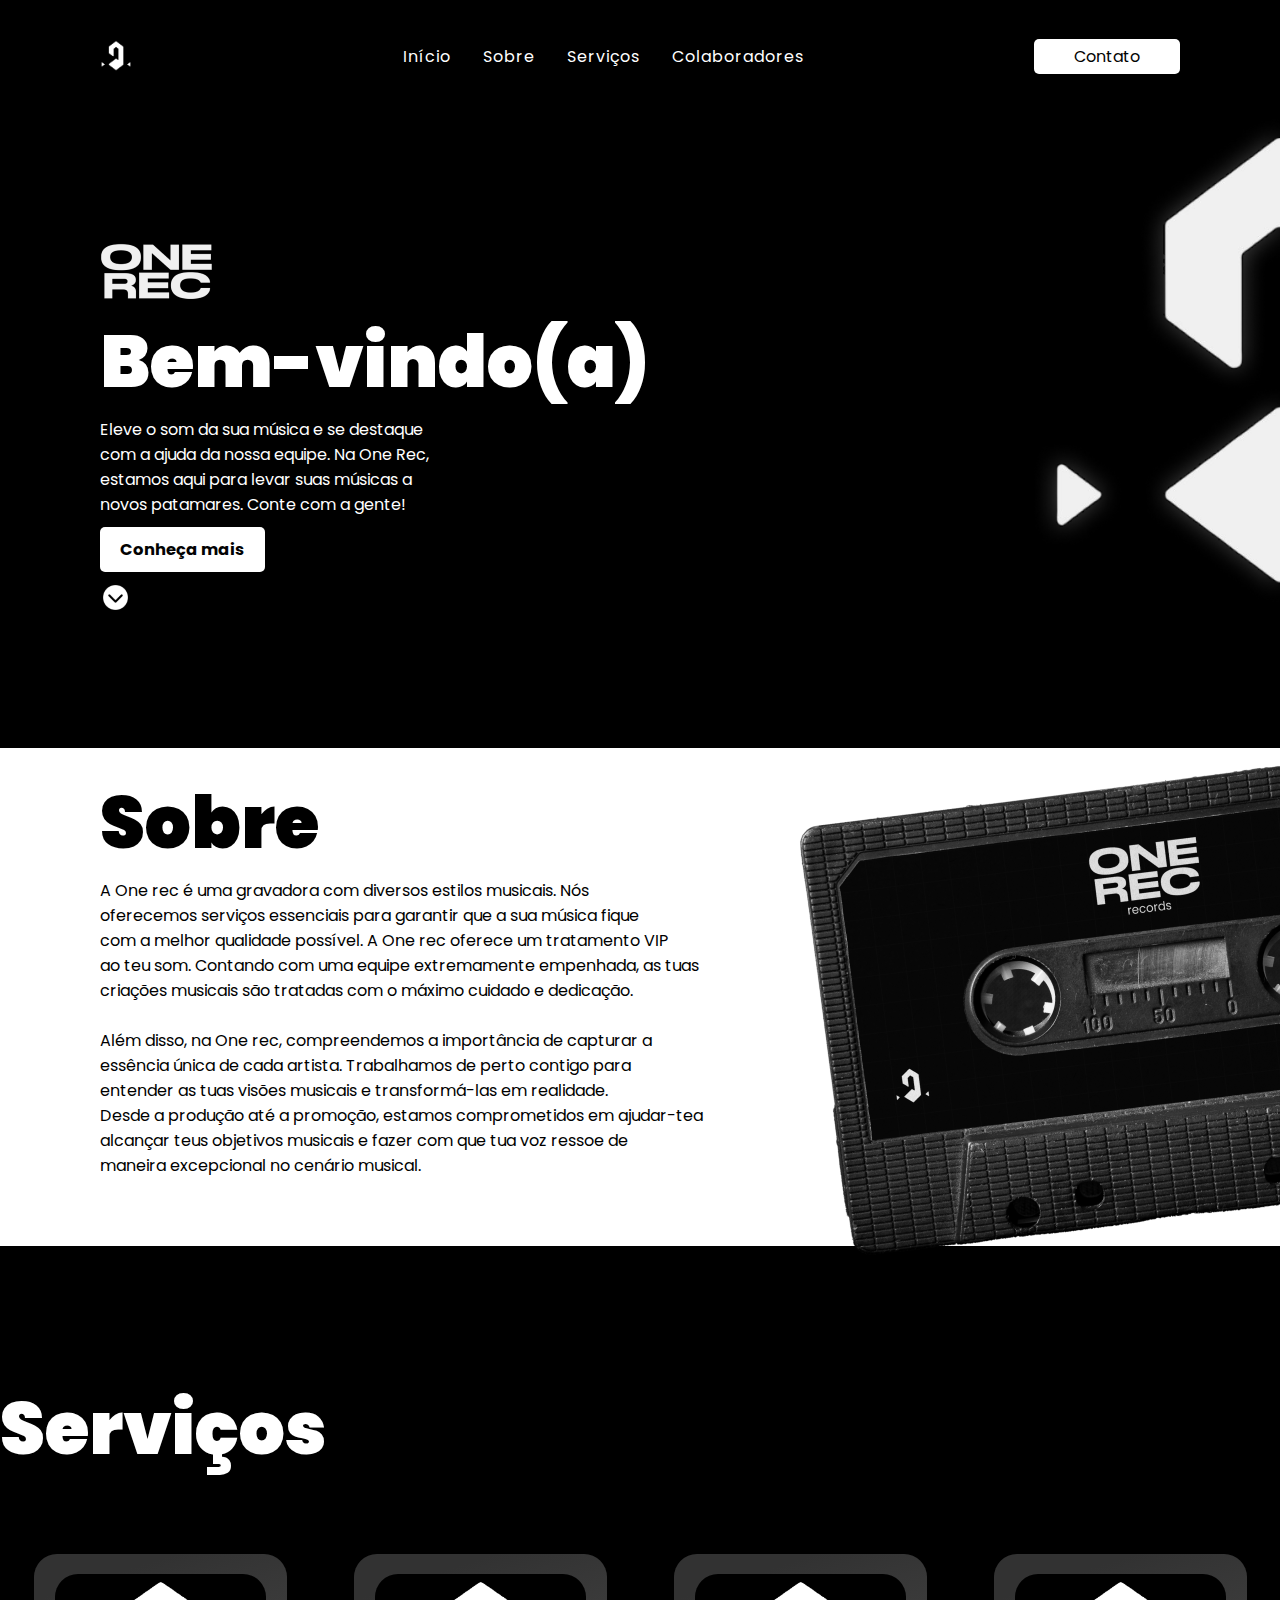
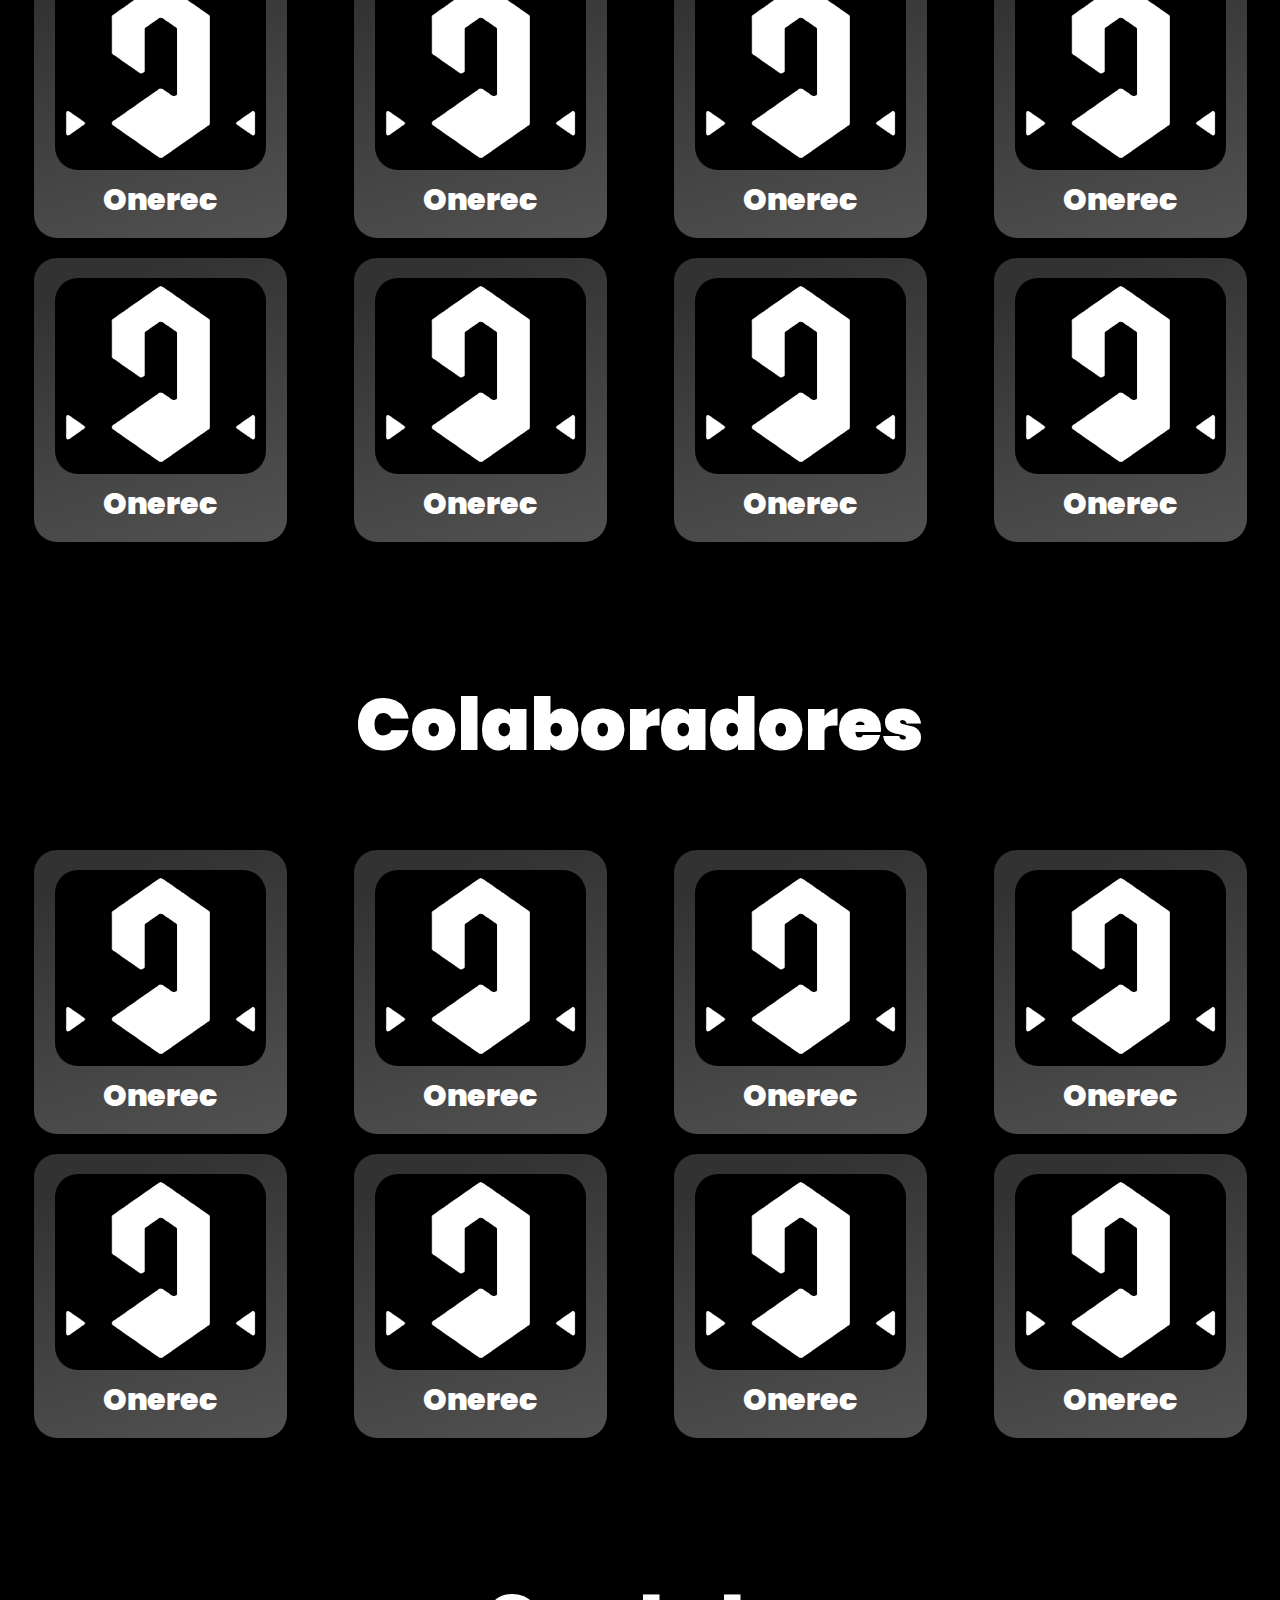
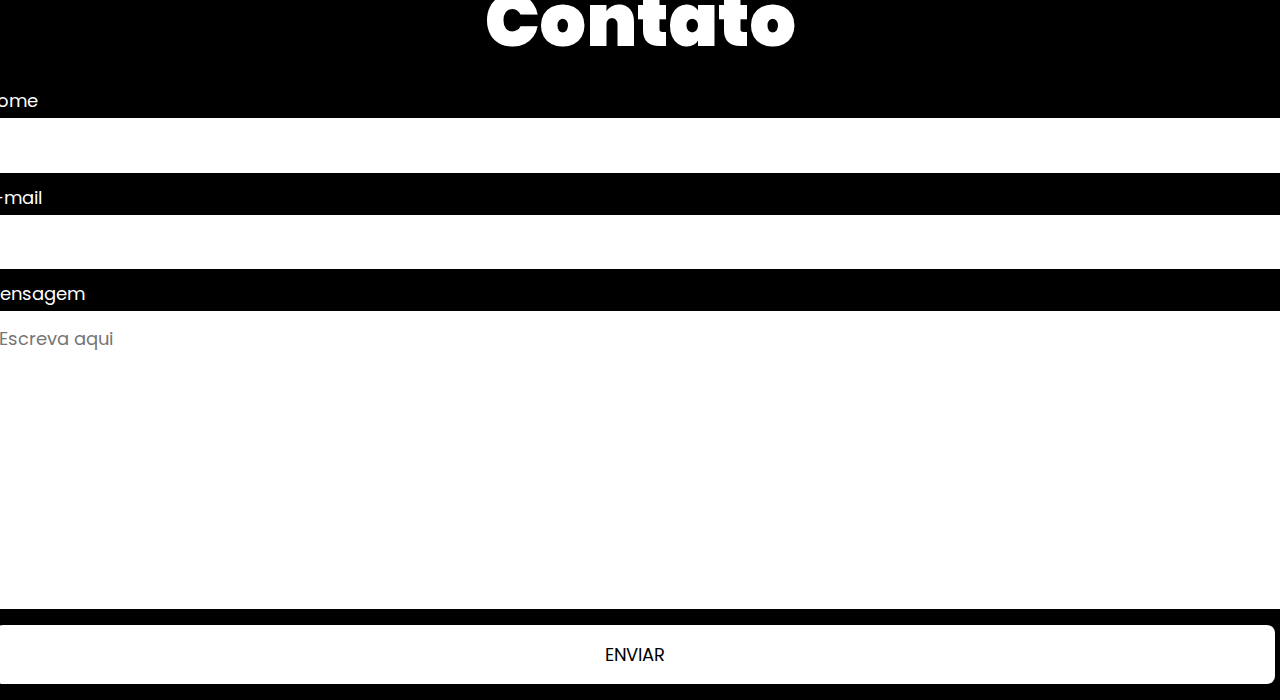
==== commit b5b64e75: "Quarto commit" ====
--- a/html/home.html
+++ b/html/home.html
@@ -2,36 +2,40 @@
 <html lang="en">
   <head>
     <meta charset="UTF-8" />
-    <meta name="viewport" content="width=device-width, initial-scale=1, minimum-scale=1">
+    <meta
+      name="viewport"
+      content="width=device-width, initial-scale=1, minimum-scale=1"
+    />
     <title>Document</title>
     <link rel="stylesheet" href="../css/home.css" />
   </head>
   <body>
     <!-- MENU -->
     <header>
+
       <nav>
-        <img class="logo" src="../img/LOGO ONE BRANCO.webp" alt="" />
-        <div class="mobile-menu">
-          <div class="line1"></div>
-          <div class="line2"></div>
-          <div class="line3"></div>
-        </div>
-        <ul class="nav-list">
-          <li class="link-site"><a href="#">Início</a></li>
-          <li class="link-site"><a href="#">Sobre</a></li>
-          <li class="link-site"><a href="#">Colaboradores</a></li>
-          <li class="link-site"><a href="#">Serviços</a></li>
-          <div class="button-menu"><a href="#contato">Contato</a></div>
-        </ul>
-        <div class="button-desktop"><a href="#contato">Contato</a></div>
+          <img class="logo" src="../img/LOGO ONE BRANCO.webp" alt="" />
+          <div class="mobile-menu">
+            <div class="line1"></div>
+            <div class="line2"></div>
+            <div class="line3"></div>
+          </div>
+          <ul class="nav-list">
+            <li class="link-site"><a href="#">Início</a></li>
+            <li class="link-site"><a href="#">Sobre</a></li>
+            <li class="link-site"><a href="#">Serviços</a></li>
+            <li class="link-site"><a href="#">Colaboradores</a></li>
+            <div class="button-menu"><a href="#contato">Contato</a></div>
+          </ul>
+          <div class="button-desktop"><a href="#contato">Contato</a></div>
       </nav>
     </header>
-      <img
-          class="logocortada"
-          src="../img/logocortada.png"
-          align="right"
-          alt=""
-        />
+    <img
+      class="logocortada"
+      src="../img/logocortada.png"
+      align="right"
+      alt=""
+    />
     <!-- Fim Menu -->
     <section id="home">
       <div id="texts-home">
@@ -90,6 +94,48 @@
           <a href="#"
             ><img class="downbutton" src="../img/Down Button.png" alt=""
           /></a>
+        </div>
+      </div>
+    </section>
+
+    <section id="servicos">
+      <h1>Serviços</h1>
+      <div class="containers">
+        <div class="container1">
+          <div class="colab1">
+            <img src="../img/LOGO ONE BRANCO.webp" alt="" />
+            <h1>Onerec</h1>
+          </div>
+          <div class="colab1">
+            <img src="../img/LOGO ONE BRANCO.webp" alt="" />
+            <h1>Onerec</h1>
+          </div>
+          <div class="colab1">
+            <img src="../img/LOGO ONE BRANCO.webp" alt="" />
+            <h1>Onerec</h1>
+          </div>
+          <div class="colab1">
+            <img src="../img/LOGO ONE BRANCO.webp" alt="" />
+            <h1>Onerec</h1>
+          </div>
+        </div>
+        <div class="container2">
+          <div class="colab1">
+            <img src="../img/LOGO ONE BRANCO.webp" alt="" />
+            <h1>Onerec</h1>
+          </div>
+          <div class="colab1">
+            <img src="../img/LOGO ONE BRANCO.webp" alt="" />
+            <h1>Onerec</h1>
+          </div>
+          <div class="colab1">
+            <img src="../img/LOGO ONE BRANCO.webp" alt="" />
+            <h1>Onerec</h1>
+          </div>
+          <div class="colab1">
+            <img src="../img/LOGO ONE BRANCO.webp" alt="" />
+            <h1>Onerec</h1>
+          </div>
         </div>
       </div>
     </section>
@@ -166,5 +212,6 @@
       </div>
     </section>
     <script src="../js/mobile-navbar.js"></script>
+    <script src="../js/menutopo.js"></script>
   </body>
 </html>
--- a/css/home.css
+++ b/css/home.css
@@ -3,15 +3,16 @@
 
 * {
     font-family: 'Poppins', sans-serif;
+    margin: 0;
 }
 
 .logocortada {
+    width: 20%;
     z-index: 1;
 }
 
 section {
     margin-top: 10%;
-    margin-bottom: 20%;
 }
 
 body {
@@ -40,12 +41,13 @@
 nav {
     position: relative;
     padding-top: 20px;
+    padding-bottom: 20px;
     display: flex;
     justify-content: space-around;
     align-items: center;
     font-family: system-ui, -apple-system, Helvetica, Arial, sans-serif;
     height: 8vh;
-    background-color: rgba(0, 0, 0, 0);
+    background-color: rgb(0, 0, 0);
 }
 
 
@@ -79,11 +81,14 @@
     margin-left: 100px;
 }
 
+.fixonotopo{
+    z-index: 1;
+    position: fixed;
+    top: 0px;
+    width: 100%;
+}
 
 /*------------Início------------*/
-/* #home{
-    margin-bottom: 20%;
-} */
 
 #home.logoone {
     padding: 0;
@@ -137,9 +142,22 @@
 }
 
 /* --------Colaboradores------- */
-/* #colaboradores {
-    margin-top: 200px;
-} */
+
+#sobre {
+    background-color: #fff;
+}
+
+#sobre #texts{
+    padding-top: 20px;
+    padding-bottom: 20px;
+}
+
+#sobre h1, #sobre p{
+    color: #000000;
+
+}
+
+/* --------Colaboradores------- */
 
 #colaboradores h1 {
     text-align: center;
@@ -199,7 +217,7 @@
 
 .form {
     width: 100%;
-    max-width: 40rem;
+    max-width: 80rem;
     padding-right: 30px;
     font-size: 1.125rem;
 }
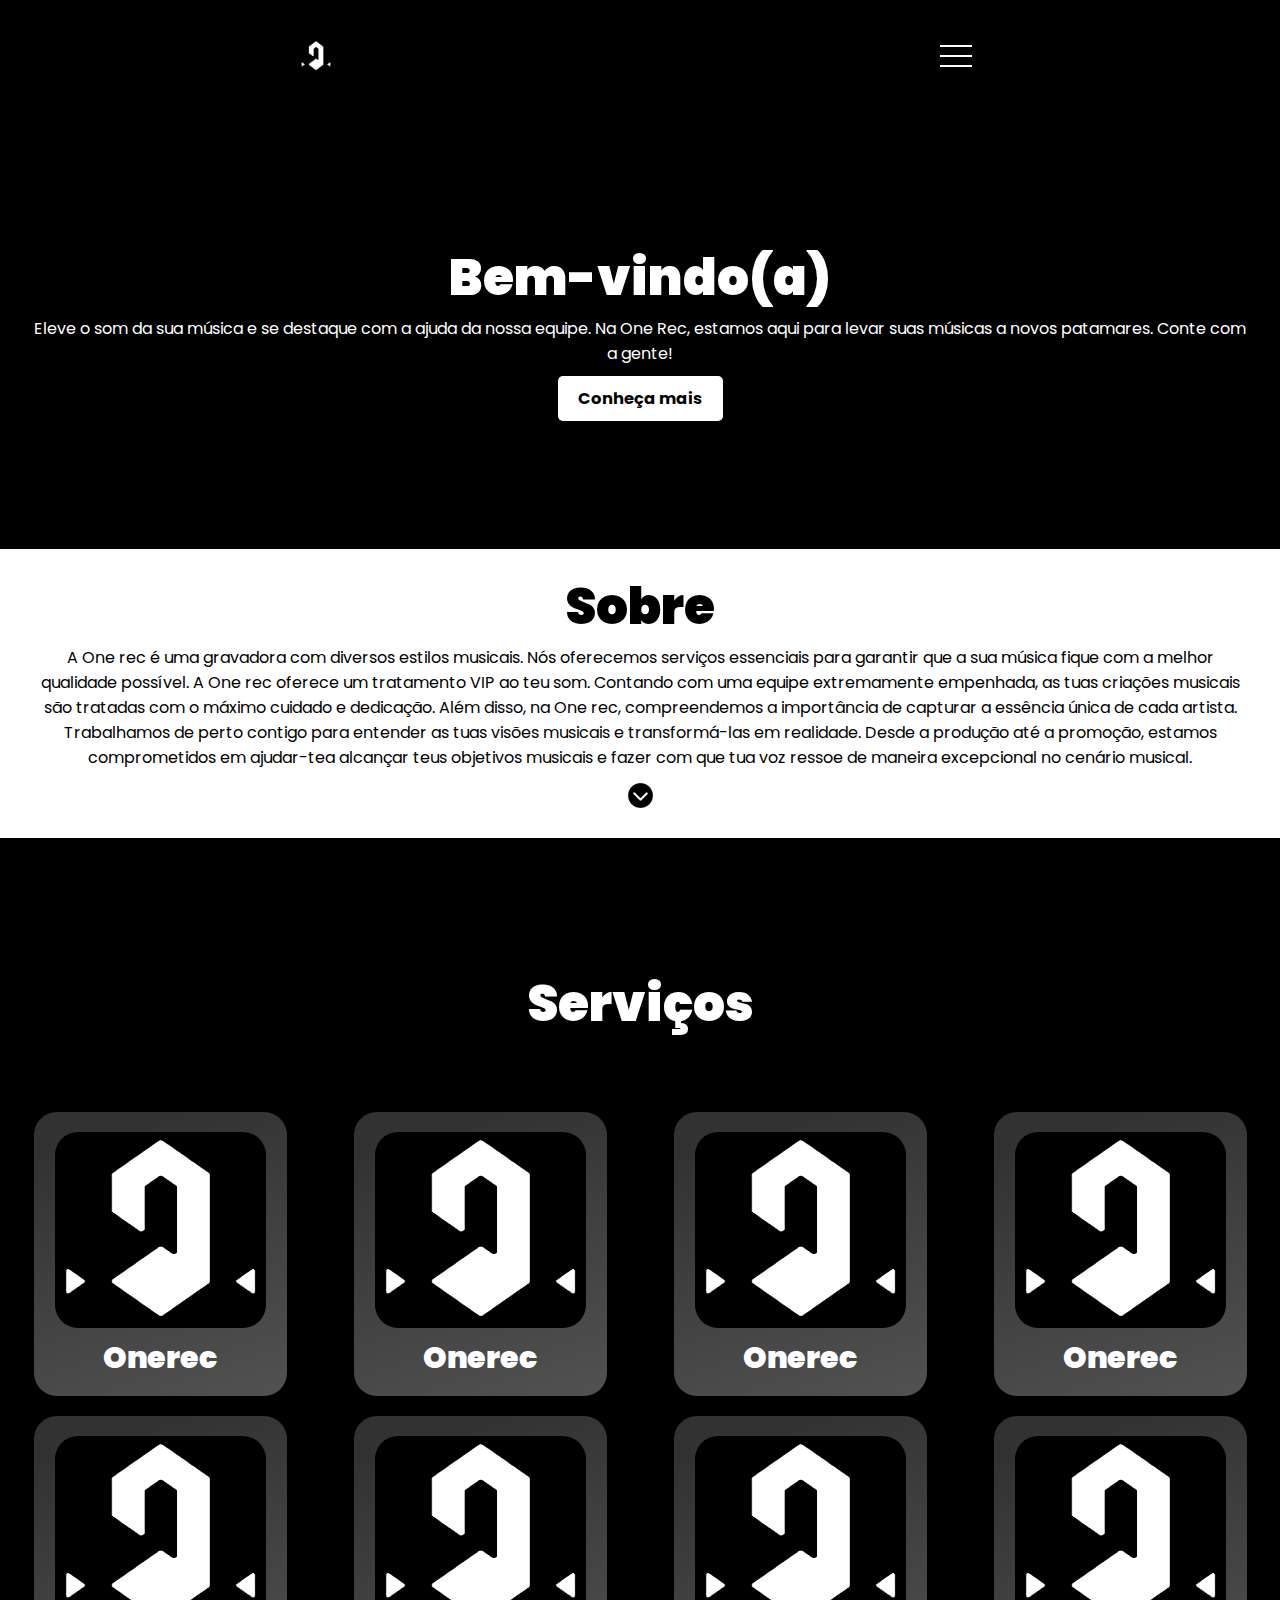
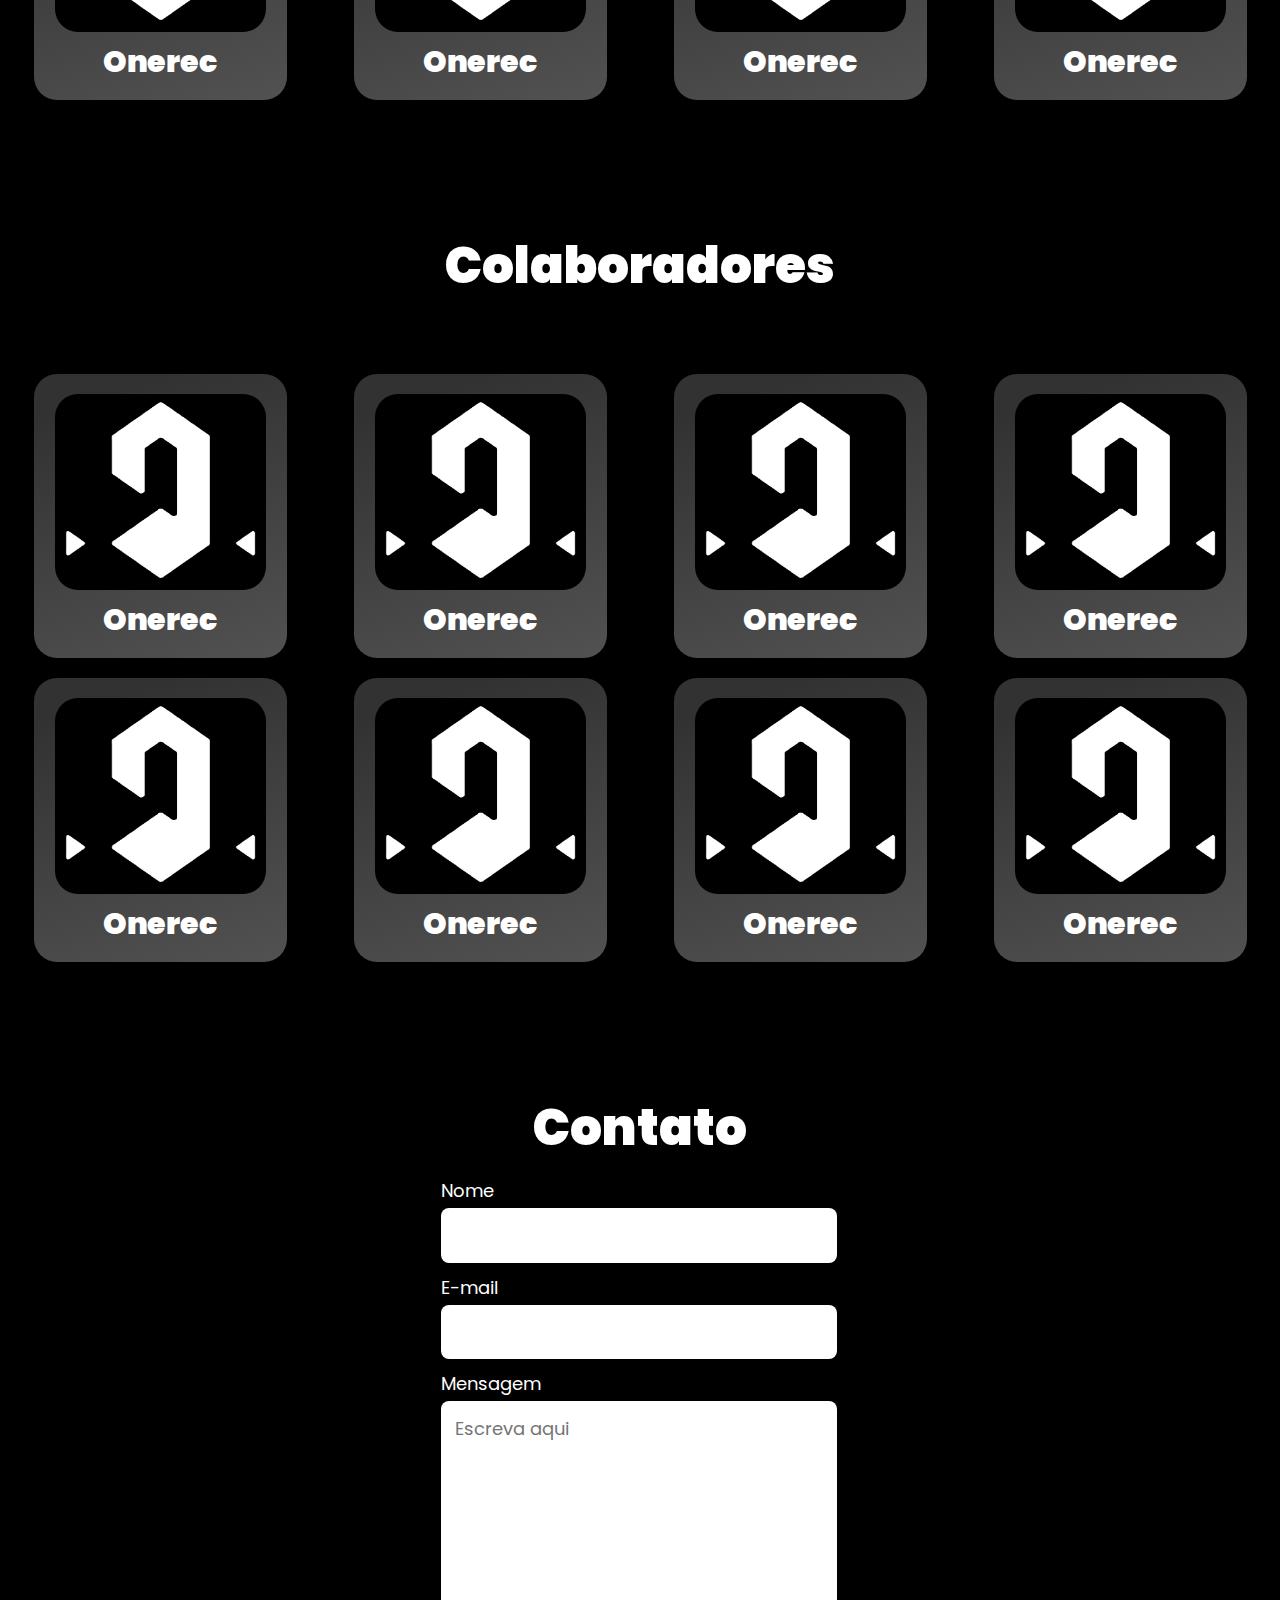
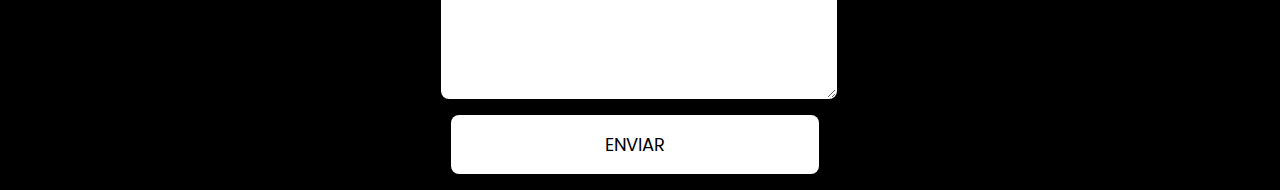
==== commit 7e1c1ab5: "Quinto commit" ====
--- a/html/home.html
+++ b/html/home.html
@@ -32,7 +32,7 @@
     </header>
     <img
       class="logocortada"
-      src="../img/logocortada.png"
+      src="../img/jkkh.png"
       align="right"
       alt=""
     />
@@ -92,7 +92,7 @@
             maneira excepcional no cenário musical.
           </p>
           <a href="#"
-            ><img class="downbutton" src="../img/Down Button.png" alt=""
+            ><img class="downbutton" src="../img/Down_Button_black.png" alt=""
           /></a>
         </div>
       </div>
@@ -207,6 +207,7 @@
             name="_next"
             value="https://127.0.0.1:5500/obrigado.html"
           />
+          <input type="hidden" name="_captcha" value="false">
           <button type="submit">Enviar</button>
         </form>
       </div>
--- a/css/home.css
+++ b/css/home.css
@@ -7,12 +7,17 @@
 }
 
 .logocortada {
-    width: 20%;
-    z-index: 1;
+    z-index: -1;
+    width: 289px;
+    height: 558px;
 }
 
 section {
     margin-top: 10%;
+}
+
+#sobre{
+    margin-top: 23%;
 }
 
 body {
@@ -39,6 +44,7 @@
 }
 
 nav {
+    
     position: relative;
     padding-top: 20px;
     padding-bottom: 20px;
@@ -77,18 +83,21 @@
 
 #texts-home,
 #texts-sobre {
-    margin-top: 100px;
+    margin-top: 200px;
     margin-left: 100px;
 }
 
 .fixonotopo{
+    position: fixed;
     z-index: 1;
-    position: fixed;
+    margin-bottom: 20px;
     top: 0px;
     width: 100%;
 }
 
 /*------------Início------------*/
+
+
 
 #home.logoone {
     padding: 0;
@@ -131,11 +140,6 @@
     color: white;
 }
 
-#home .logocortada {
-    margin: 0;
-    width: 250px;
-    height: 550px;
-}
 
 .downbutton {
     margin-top: 10px;
@@ -217,7 +221,7 @@
 
 .form {
     width: 100%;
-    max-width: 80rem;
+    max-width: 70rem;
     padding-right: 30px;
     font-size: 1.125rem;
 }
@@ -298,13 +302,18 @@
     color: #fff;
 }
 
-@media (min-width: 1200px) {
+@media (min-width: 1300px) {
     .button-menu {
         display: none;
     }
 }
 
-@media (max-width: 1200px) {
+@media (max-width: 1300px) {
+
+    #sobre {
+        margin-top: 10%;
+    }
+
     #home p {
         margin-left: 30px;
         margin-right: 30px;
@@ -378,7 +387,7 @@
         top: 12vh;
         right: 0vh;
         width: 100vw;
-        height: 100vh;
+        height: 90vh;
         background: #000000;
         flex-direction: column;
         align-items: center;
